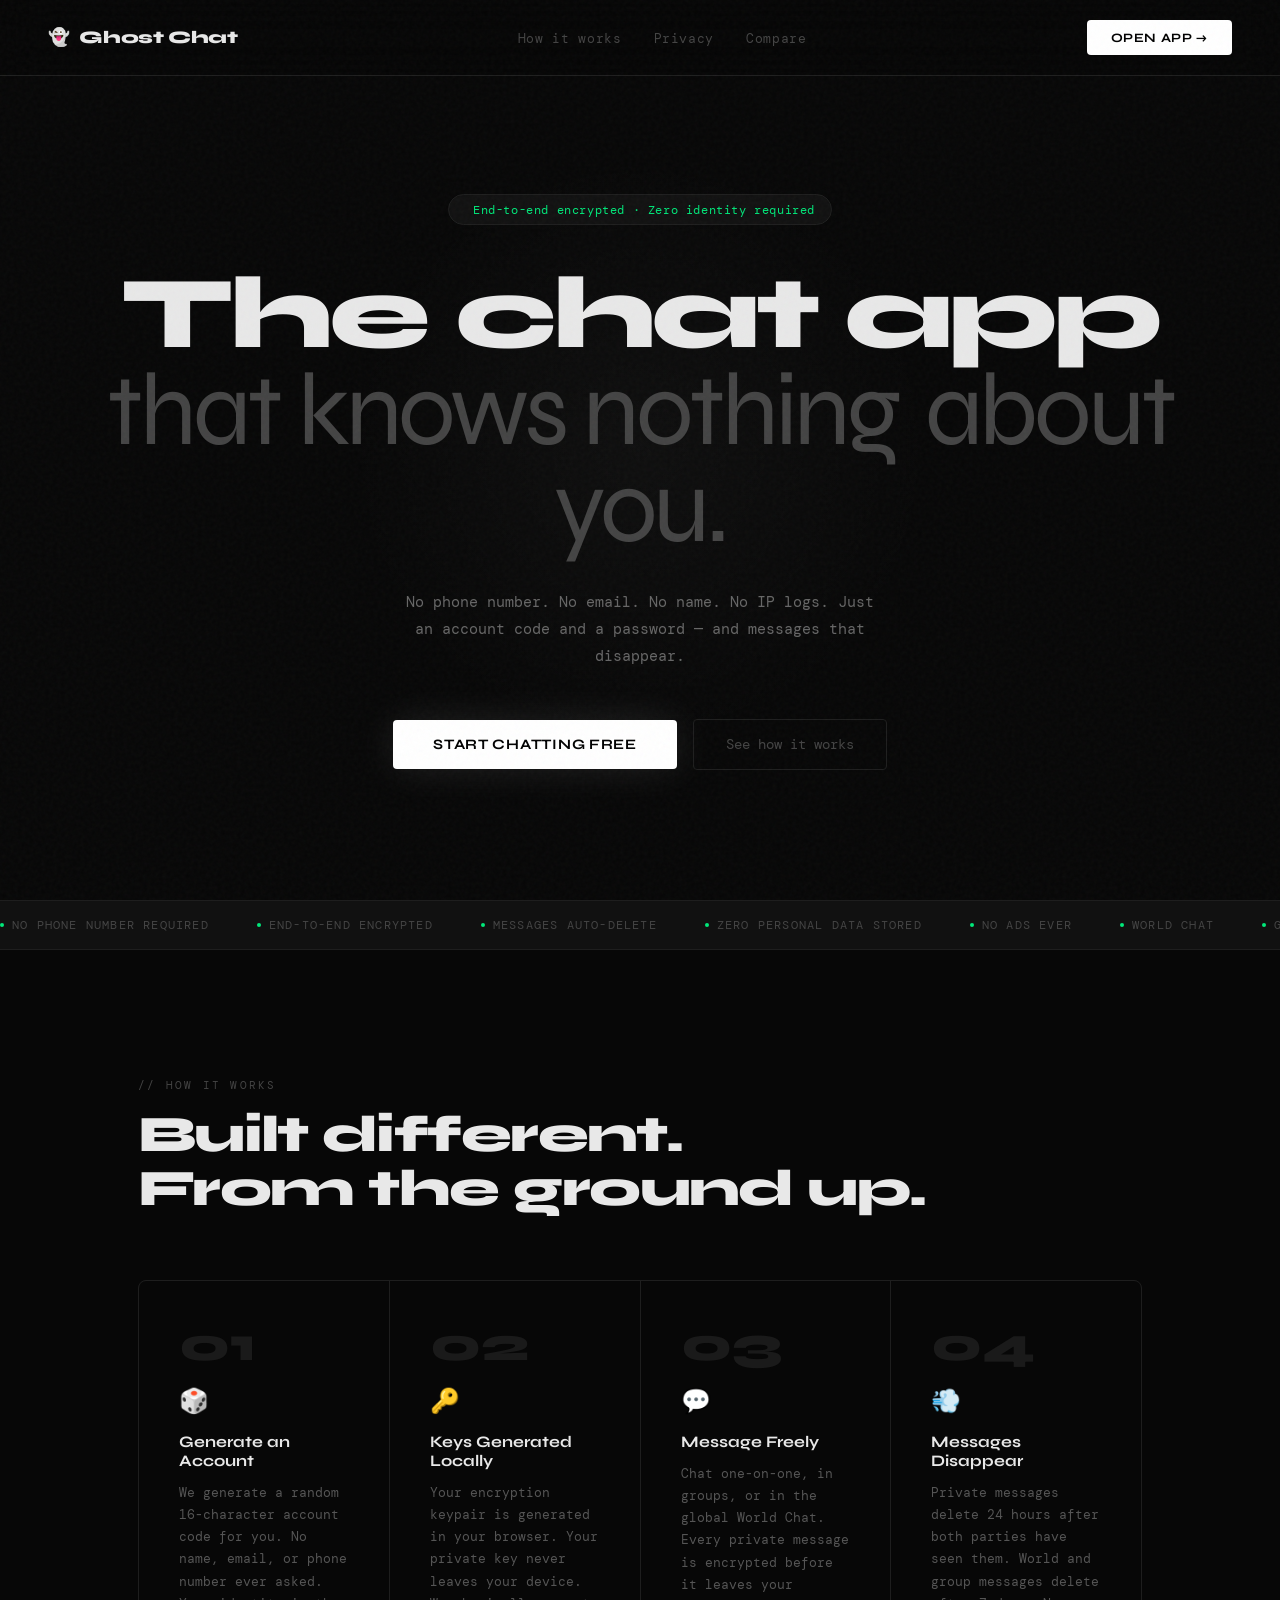
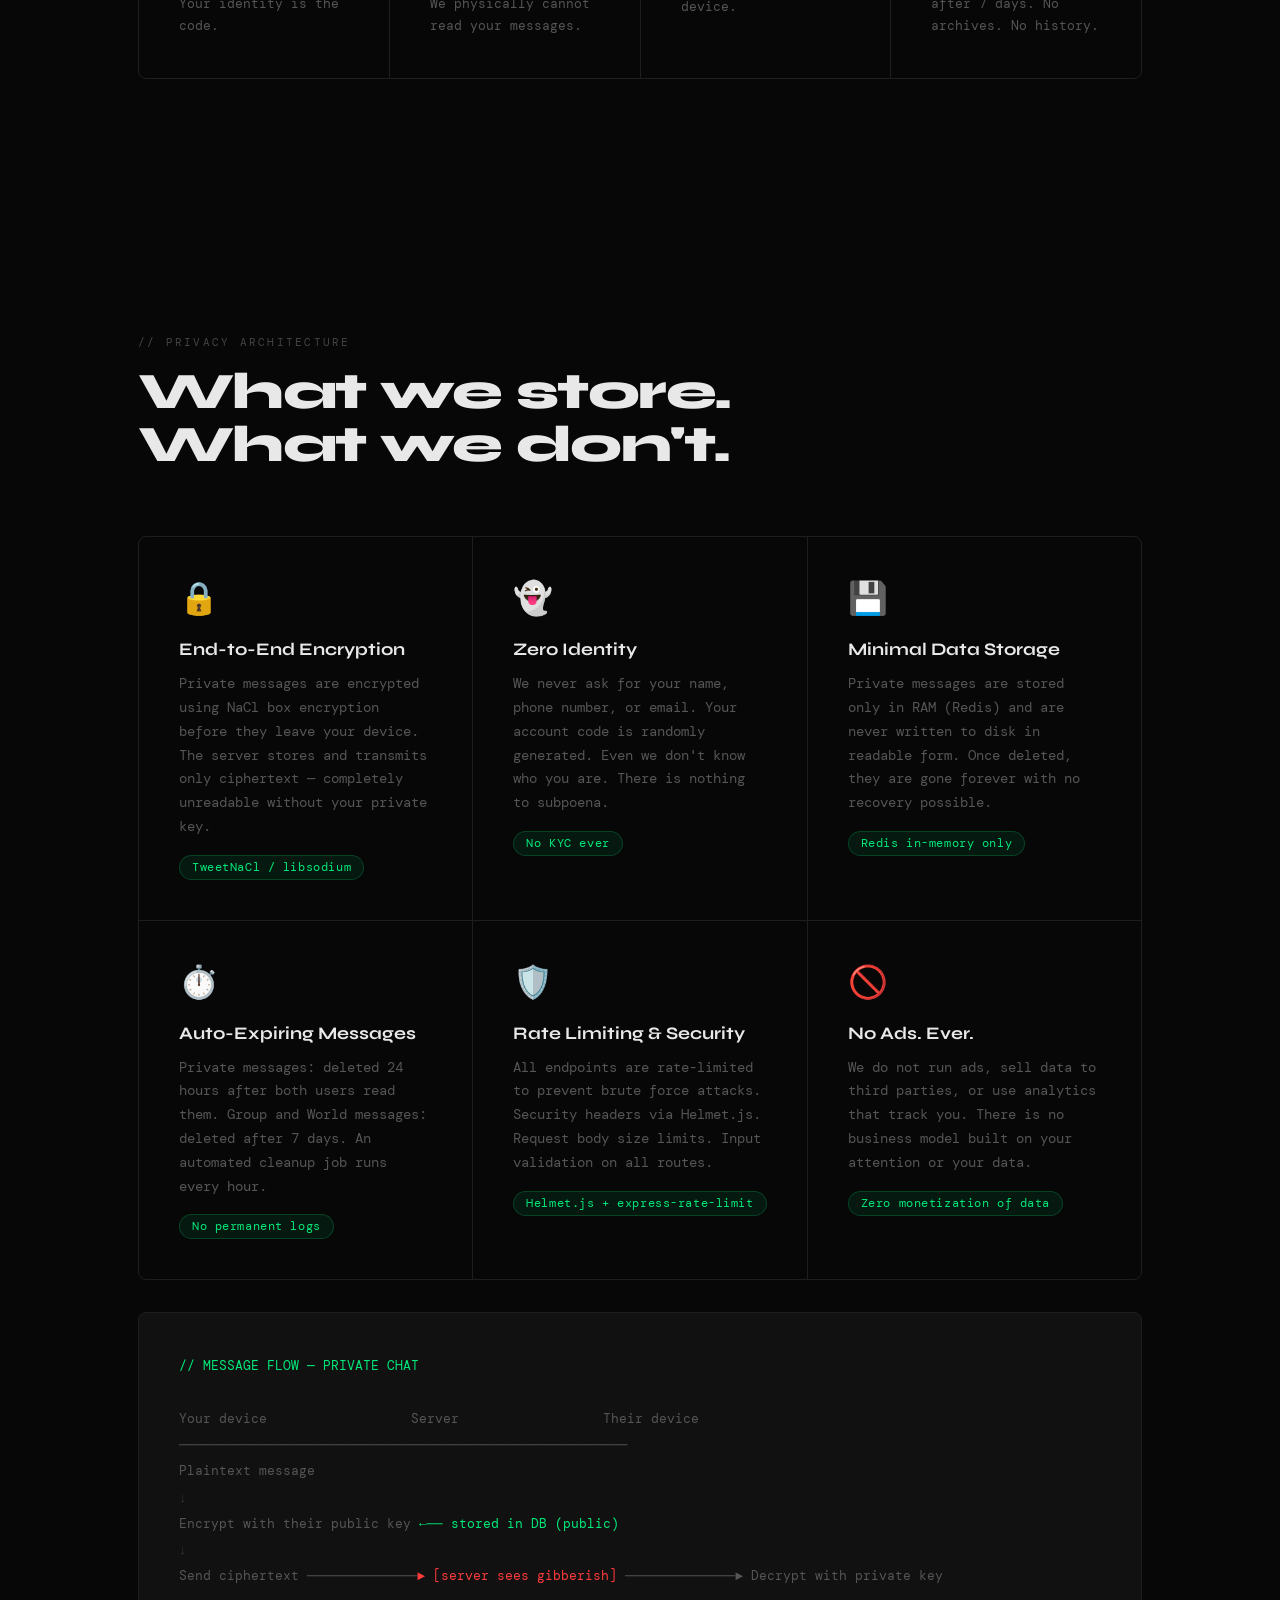
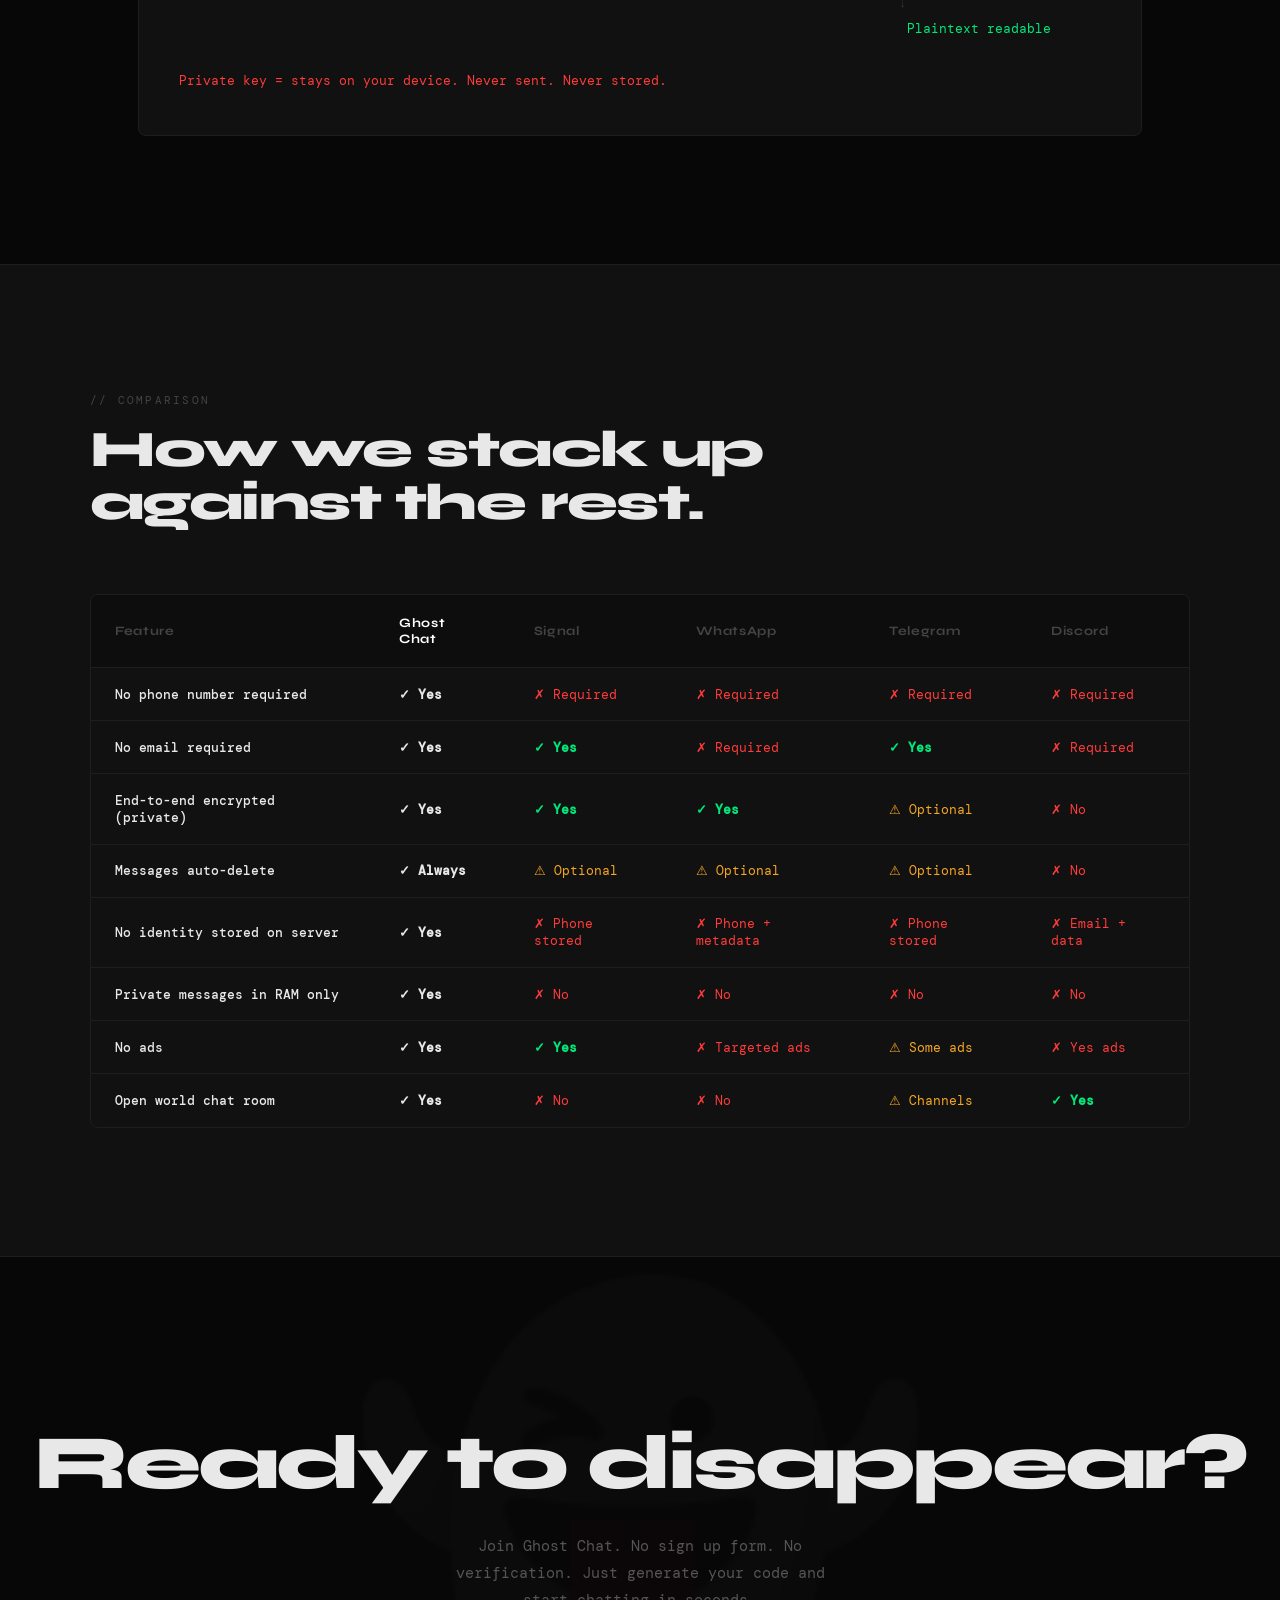
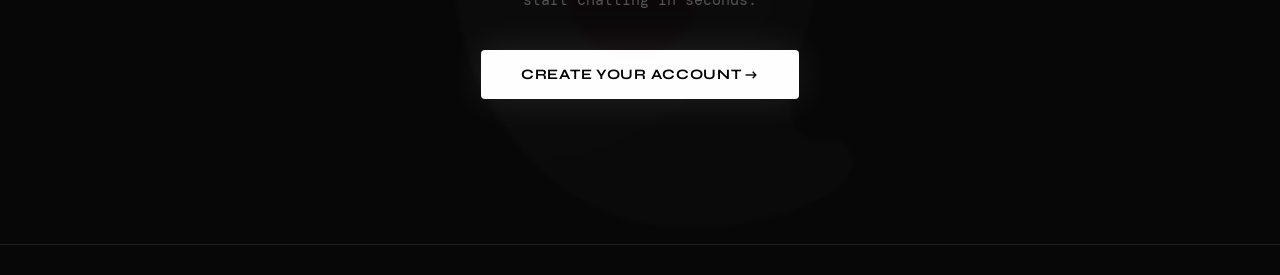
==== landing.html @ 7ca46d45 "Initial commit - Ghost Chat" ====
<!DOCTYPE html>
<html lang="en">
<head>
  <meta charset="UTF-8" />
  <meta name="viewport" content="width=device-width, initial-scale=1.0" />
  <title>Ghost Chat — Truly Anonymous Messaging</title>
  <link rel="preconnect" href="https://fonts.googleapis.com">
  <link href="https://fonts.googleapis.com/css2?family=Syne:wght@400;600;700;800&family=DM+Mono:wght@300;400;500&display=swap" rel="stylesheet">
  <style>
    :root {
      --bg: #070707;
      --surface: #111111;
      --border: #1e1e1e;
      --text: #e8e8e8;
      --muted: #444;
      --accent: #ffffff;
      --red: #ff3b3b;
      --green: #00e87a;
      --grain-opacity: 0.035;
    }

    * { margin: 0; padding: 0; box-sizing: border-box; }

    html { scroll-behavior: smooth; }

    body {
      background: var(--bg);
      color: var(--text);
      font-family: 'DM Mono', monospace;
      overflow-x: hidden;
    }

    /* Grain overlay */
    body::before {
      content: '';
      position: fixed;
      inset: 0;
      background-image: url("data:image/svg+xml,%3Csvg viewBox='0 0 256 256' xmlns='http://www.w3.org/2000/svg'%3E%3Cfilter id='noise'%3E%3CfeTurbulence type='fractalNoise' baseFrequency='0.9' numOctaves='4' stitchTiles='stitch'/%3E%3C/filter%3E%3Crect width='100%25' height='100%25' filter='url(%23noise)' opacity='1'/%3E%3C/svg%3E");
      opacity: var(--grain-opacity);
      pointer-events: none;
      z-index: 1000;
    }

    /* NAV */
    nav {
      position: fixed;
      top: 0; left: 0; right: 0;
      padding: 1.25rem 3rem;
      display: flex;
      align-items: center;
      justify-content: space-between;
      border-bottom: 1px solid var(--border);
      background: rgba(7,7,7,0.85);
      backdrop-filter: blur(20px);
      z-index: 100;
    }

    .nav-logo {
      font-family: 'Syne', sans-serif;
      font-size: 1.1rem;
      font-weight: 800;
      letter-spacing: -0.02em;
      display: flex;
      align-items: center;
      gap: 0.6rem;
    }

    .nav-links {
      display: flex;
      gap: 2rem;
      list-style: none;
    }

    .nav-links a {
      color: var(--muted);
      text-decoration: none;
      font-size: 0.8rem;
      letter-spacing: 0.05em;
      transition: color 0.2s;
    }

    .nav-links a:hover { color: var(--text); }

    .nav-cta {
      background: var(--accent);
      color: #000;
      border: none;
      padding: 0.6rem 1.5rem;
      border-radius: 4px;
      font-family: 'Syne', sans-serif;
      font-weight: 700;
      font-size: 0.8rem;
      cursor: pointer;
      letter-spacing: 0.05em;
      text-decoration: none;
      transition: opacity 0.2s;
    }

    .nav-cta:hover { opacity: 0.85; }

    /* HERO */
    .hero {
      min-height: 100vh;
      display: flex;
      flex-direction: column;
      align-items: center;
      justify-content: center;
      padding: 8rem 2rem 4rem;
      text-align: center;
      position: relative;
      overflow: hidden;
    }

    .hero-glow {
      position: absolute;
      width: 600px;
      height: 600px;
      background: radial-gradient(circle, rgba(255,255,255,0.03) 0%, transparent 70%);
      top: 50%;
      left: 50%;
      transform: translate(-50%, -50%);
      pointer-events: none;
    }

    .hero-tag {
      display: inline-flex;
      align-items: center;
      gap: 0.5rem;
      background: var(--surface);
      border: 1px solid var(--border);
      padding: 0.4rem 1rem;
      border-radius: 100px;
      font-size: 0.75rem;
      color: var(--muted);
      margin-bottom: 2.5rem;
      letter-spacing: 0.05em;
      animation: fadeUp 0.8s ease both;
    }

    .hero-tag span { color: var(--green); }

    h1 {
      font-family: 'Syne', sans-serif;
      font-size: clamp(3rem, 8vw, 7rem);
      font-weight: 800;
      line-height: 0.95;
      letter-spacing: -0.04em;
      margin-bottom: 2rem;
      animation: fadeUp 0.8s ease 0.1s both;
    }

    h1 .ghost { display: block; }
    h1 .subtitle-word {
      color: var(--muted);
      font-weight: 400;
    }

    .hero-desc {
      max-width: 480px;
      color: #666;
      font-size: 0.95rem;
      line-height: 1.8;
      margin-bottom: 3rem;
      animation: fadeUp 0.8s ease 0.2s both;
    }

    .hero-actions {
      display: flex;
      gap: 1rem;
      align-items: center;
      animation: fadeUp 0.8s ease 0.3s both;
    }

    .btn-primary {
      background: var(--accent);
      color: #000;
      border: none;
      padding: 1rem 2.5rem;
      border-radius: 4px;
      font-family: 'Syne', sans-serif;
      font-weight: 700;
      font-size: 0.9rem;
      cursor: pointer;
      letter-spacing: 0.05em;
      text-decoration: none;
      transition: transform 0.15s, box-shadow 0.15s;
      box-shadow: 0 0 40px rgba(255,255,255,0.1);
    }

    .btn-primary:hover {
      transform: translateY(-2px);
      box-shadow: 0 0 60px rgba(255,255,255,0.2);
    }

    .btn-ghost {
      background: transparent;
      color: var(--muted);
      border: 1px solid var(--border);
      padding: 1rem 2rem;
      border-radius: 4px;
      font-family: 'DM Mono', monospace;
      font-size: 0.85rem;
      cursor: pointer;
      text-decoration: none;
      transition: color 0.2s, border-color 0.2s;
    }

    .btn-ghost:hover { color: var(--text); border-color: #444; }

    /* TICKER */
    .ticker {
      border-top: 1px solid var(--border);
      border-bottom: 1px solid var(--border);
      overflow: hidden;
      padding: 1rem 0;
      background: var(--surface);
    }

    .ticker-track {
      display: flex;
      gap: 3rem;
      animation: ticker 20s linear infinite;
      white-space: nowrap;
    }

    .ticker-item {
      font-size: 0.75rem;
      color: var(--muted);
      letter-spacing: 0.1em;
      display: flex;
      align-items: center;
      gap: 0.5rem;
      flex-shrink: 0;
    }

    .ticker-item .dot {
      width: 4px; height: 4px;
      background: var(--green);
      border-radius: 50%;
    }

    /* HOW IT WORKS */
    .section {
      padding: 8rem 3rem;
      max-width: 1100px;
      margin: 0 auto;
    }

    .section-label {
      font-size: 0.7rem;
      letter-spacing: 0.2em;
      color: var(--muted);
      text-transform: uppercase;
      margin-bottom: 1rem;
    }

    .section-title {
      font-family: 'Syne', sans-serif;
      font-size: clamp(2rem, 4vw, 3.5rem);
      font-weight: 800;
      letter-spacing: -0.03em;
      line-height: 1.05;
      margin-bottom: 4rem;
    }

    .steps {
      display: grid;
      grid-template-columns: repeat(auto-fit, minmax(220px, 1fr));
      gap: 1px;
      background: var(--border);
      border: 1px solid var(--border);
      border-radius: 8px;
      overflow: hidden;
    }

    .step {
      background: var(--bg);
      padding: 2.5rem;
      position: relative;
      transition: background 0.2s;
    }

    .step:hover { background: var(--surface); }

    .step-num {
      font-family: 'Syne', sans-serif;
      font-size: 3rem;
      font-weight: 800;
      color: #1a1a1a;
      line-height: 1;
      margin-bottom: 1rem;
    }

    .step-icon { font-size: 1.5rem; margin-bottom: 1rem; }

    .step h3 {
      font-family: 'Syne', sans-serif;
      font-size: 1rem;
      font-weight: 700;
      margin-bottom: 0.75rem;
    }

    .step p { color: #555; font-size: 0.82rem; line-height: 1.7; }

    /* COMPARISON TABLE */
    .comparison {
      padding: 8rem 3rem;
      background: var(--surface);
      border-top: 1px solid var(--border);
      border-bottom: 1px solid var(--border);
    }

    .comparison-inner {
      max-width: 1100px;
      margin: 0 auto;
    }

    .table-wrap {
      overflow-x: auto;
      border-radius: 8px;
      border: 1px solid var(--border);
    }

    table {
      width: 100%;
      border-collapse: collapse;
      font-size: 0.82rem;
    }

    thead tr {
      background: #0d0d0d;
      border-bottom: 1px solid var(--border);
    }

    th {
      padding: 1.25rem 1.5rem;
      text-align: left;
      font-family: 'Syne', sans-serif;
      font-weight: 700;
      font-size: 0.8rem;
      letter-spacing: 0.05em;
      color: var(--muted);
    }

    th.highlight { color: var(--accent); }

    td {
      padding: 1.1rem 1.5rem;
      border-bottom: 1px solid var(--border);
      color: #666;
    }

    td:first-child { color: var(--text); font-weight: 500; }

    tr:last-child td { border-bottom: none; }
    tr:hover td { background: rgba(255,255,255,0.01); }

    .yes { color: var(--green); font-weight: 600; }
    .no { color: var(--red); }
    .partial { color: #f5a623; }

    td.highlight-col { color: var(--text); }

    /* PRIVACY SECTION */
    .privacy-grid {
      display: grid;
      grid-template-columns: repeat(auto-fit, minmax(300px, 1fr));
      gap: 1px;
      background: var(--border);
      border: 1px solid var(--border);
      border-radius: 8px;
      overflow: hidden;
    }

    .privacy-card {
      background: var(--bg);
      padding: 2.5rem;
      transition: background 0.2s;
    }

    .privacy-card:hover { background: #0d0d0d; }

    .privacy-card .icon {
      font-size: 2rem;
      margin-bottom: 1.25rem;
    }

    .privacy-card h3 {
      font-family: 'Syne', sans-serif;
      font-size: 1.1rem;
      font-weight: 700;
      margin-bottom: 0.75rem;
    }

    .privacy-card p { color: #555; font-size: 0.85rem; line-height: 1.75; }

    .privacy-card .tag {
      display: inline-block;
      margin-top: 1rem;
      background: rgba(0,232,122,0.08);
      border: 1px solid rgba(0,232,122,0.2);
      color: var(--green);
      padding: 0.25rem 0.75rem;
      border-radius: 100px;
      font-size: 0.72rem;
      letter-spacing: 0.05em;
    }

    /* ARCHITECTURE */
    .arch-box {
      background: var(--surface);
      border: 1px solid var(--border);
      border-radius: 8px;
      padding: 2.5rem;
      font-family: 'DM Mono', monospace;
      font-size: 0.82rem;
      line-height: 2;
      color: #555;
    }

    .arch-box .highlight { color: var(--green); }
    .arch-box .warn { color: var(--red); }
    .arch-box .arrow { color: #333; }

    /* FINAL CTA */
    .final-cta {
      padding: 10rem 2rem;
      text-align: center;
      position: relative;
      overflow: hidden;
    }

    .final-cta::before {
      content: '👻';
      position: absolute;
      font-size: 30rem;
      opacity: 0.015;
      top: 50%;
      left: 50%;
      transform: translate(-50%, -50%);
      pointer-events: none;
    }

    .final-cta h2 {
      font-family: 'Syne', sans-serif;
      font-size: clamp(2.5rem, 6vw, 5rem);
      font-weight: 800;
      letter-spacing: -0.04em;
      margin-bottom: 1.5rem;
    }

    .final-cta p {
      color: #555;
      font-size: 0.95rem;
      margin-bottom: 3rem;
      max-width: 400px;
      margin-left: auto;
      margin-right: auto;
      line-height: 1.8;
    }

    /* FOOTER */
    footer {
      border-top: 1px solid var(--border);
      padding: 2rem 3rem;
      display: flex;
      align-items: center;
      justify-content: space-between;
      color: var(--muted);
      font-size: 0.75rem;
    }

    /* ANIMATIONS */
    @keyframes fadeUp {
      from { opacity: 0; transform: translateY(20px); }
      to { opacity: 1; transform: translateY(0); }
    }

    @keyframes ticker {
      from { transform: translateX(0); }
      to { transform: translateX(-50%); }
    }

    .reveal {
      opacity: 0;
      transform: translateY(30px);
      transition: opacity 0.7s ease, transform 0.7s ease;
    }

    .reveal.visible {
      opacity: 1;
      transform: translateY(0);
    }

    @media (max-width: 768px) {
      nav { padding: 1rem 1.5rem; }
      .nav-links { display: none; }
      .section { padding: 5rem 1.5rem; }
      .comparison { padding: 5rem 1.5rem; }
      footer { flex-direction: column; gap: 1rem; text-align: center; }
    }
  </style>
</head>
<body>

  <!-- NAV -->
  <nav>
    <div class="nav-logo">
      <span>👻</span>
      <span>Ghost Chat</span>
    </div>
    <ul class="nav-links">
      <li><a href="#how">How it works</a></li>
      <li><a href="#privacy">Privacy</a></li>
      <li><a href="#compare">Compare</a></li>
    </ul>
    <a href="http://localhost:5173" class="nav-cta">OPEN APP →</a>
  </nav>

  <!-- HERO -->
  <section class="hero">
    <div class="hero-glow"></div>
    <div class="hero-tag">
      <div class="dot"></div>
      <span>End-to-end encrypted · Zero identity required</span>
    </div>
    <h1>
      <span class="ghost">The chat app</span>
      <span class="subtitle-word">that knows nothing</span>
      <span class="subtitle-word">about you.</span>
    </h1>
    <p class="hero-desc">
      No phone number. No email. No name. No IP logs.
      Just an account code and a password — and messages that disappear.
    </p>
    <div class="hero-actions">
      <a href="http://localhost:5173" class="btn-primary">START CHATTING FREE</a>
      <a href="#how" class="btn-ghost">See how it works</a>
    </div>
  </section>

  <!-- TICKER -->
  <div class="ticker">
    <div class="ticker-track">
      <div class="ticker-item"><div class="dot"></div> NO PHONE NUMBER REQUIRED</div>
      <div class="ticker-item"><div class="dot"></div> END-TO-END ENCRYPTED</div>
      <div class="ticker-item"><div class="dot"></div> MESSAGES AUTO-DELETE</div>
      <div class="ticker-item"><div class="dot"></div> ZERO PERSONAL DATA STORED</div>
      <div class="ticker-item"><div class="dot"></div> NO ADS EVER</div>
      <div class="ticker-item"><div class="dot"></div> WORLD CHAT</div>
      <div class="ticker-item"><div class="dot"></div> GROUP CHATS</div>
      <div class="ticker-item"><div class="dot"></div> PRIVATE MESSAGING</div>
      <!-- Duplicate for seamless loop -->
      <div class="ticker-item"><div class="dot"></div> NO PHONE NUMBER REQUIRED</div>
      <div class="ticker-item"><div class="dot"></div> END-TO-END ENCRYPTED</div>
      <div class="ticker-item"><div class="dot"></div> MESSAGES AUTO-DELETE</div>
      <div class="ticker-item"><div class="dot"></div> ZERO PERSONAL DATA STORED</div>
      <div class="ticker-item"><div class="dot"></div> NO ADS EVER</div>
      <div class="ticker-item"><div class="dot"></div> WORLD CHAT</div>
      <div class="ticker-item"><div class="dot"></div> GROUP CHATS</div>
      <div class="ticker-item"><div class="dot"></div> PRIVATE MESSAGING</div>
    </div>
  </div>

  <!-- HOW IT WORKS -->
  <section class="section" id="how">
    <div class="reveal">
      <div class="section-label">// HOW IT WORKS</div>
      <h2 class="section-title">Built different.<br>From the ground up.</h2>
    </div>
    <div class="steps reveal">
      <div class="step">
        <div class="step-num">01</div>
        <div class="step-icon">🎲</div>
        <h3>Generate an Account</h3>
        <p>We generate a random 16-character account code for you. No name, email, or phone number ever asked. Your identity is the code.</p>
      </div>
      <div class="step">
        <div class="step-num">02</div>
        <div class="step-icon">🔑</div>
        <h3>Keys Generated Locally</h3>
        <p>Your encryption keypair is generated in your browser. Your private key never leaves your device. We physically cannot read your messages.</p>
      </div>
      <div class="step">
        <div class="step-num">03</div>
        <div class="step-icon">💬</div>
        <h3>Message Freely</h3>
        <p>Chat one-on-one, in groups, or in the global World Chat. Every private message is encrypted before it leaves your device.</p>
      </div>
      <div class="step">
        <div class="step-num">04</div>
        <div class="step-icon">💨</div>
        <h3>Messages Disappear</h3>
        <p>Private messages delete 24 hours after both parties have seen them. World and group messages delete after 7 days. No archives. No history.</p>
      </div>
    </div>
  </section>

  <!-- PRIVACY -->
  <section class="section" id="privacy">
    <div class="reveal">
      <div class="section-label">// PRIVACY ARCHITECTURE</div>
      <h2 class="section-title">What we store.<br>What we don't.</h2>
    </div>

    <div class="privacy-grid reveal">
      <div class="privacy-card">
        <div class="icon">🔒</div>
        <h3>End-to-End Encryption</h3>
        <p>Private messages are encrypted using NaCl box encryption before they leave your device. The server stores and transmits only ciphertext — completely unreadable without your private key.</p>
        <span class="tag">TweetNaCl / libsodium</span>
      </div>
      <div class="privacy-card">
        <div class="icon">👻</div>
        <h3>Zero Identity</h3>
        <p>We never ask for your name, phone number, or email. Your account code is randomly generated. Even we don't know who you are. There is nothing to subpoena.</p>
        <span class="tag">No KYC ever</span>
      </div>
      <div class="privacy-card">
        <div class="icon">💾</div>
        <h3>Minimal Data Storage</h3>
        <p>Private messages are stored only in RAM (Redis) and are never written to disk in readable form. Once deleted, they are gone forever with no recovery possible.</p>
        <span class="tag">Redis in-memory only</span>
      </div>
      <div class="privacy-card">
        <div class="icon">⏱️</div>
        <h3>Auto-Expiring Messages</h3>
        <p>Private messages: deleted 24 hours after both users read them. Group and World messages: deleted after 7 days. An automated cleanup job runs every hour.</p>
        <span class="tag">No permanent logs</span>
      </div>
      <div class="privacy-card">
        <div class="icon">🛡️</div>
        <h3>Rate Limiting & Security</h3>
        <p>All endpoints are rate-limited to prevent brute force attacks. Security headers via Helmet.js. Request body size limits. Input validation on all routes.</p>
        <span class="tag">Helmet.js + express-rate-limit</span>
      </div>
      <div class="privacy-card">
        <div class="icon">🚫</div>
        <h3>No Ads. Ever.</h3>
        <p>We do not run ads, sell data to third parties, or use analytics that track you. There is no business model built on your attention or your data.</p>
        <span class="tag">Zero monetization of data</span>
      </div>
    </div>

    <!-- Architecture diagram -->
    <div class="arch-box reveal" style="margin-top: 2rem;">
      <div><span class="highlight">// MESSAGE FLOW — PRIVATE CHAT</span></div>
      <div>&nbsp;</div>
      <div>Your device &nbsp;&nbsp;&nbsp;&nbsp;&nbsp;&nbsp;&nbsp;&nbsp;&nbsp;&nbsp;&nbsp;&nbsp;&nbsp;&nbsp;&nbsp;&nbsp; Server &nbsp;&nbsp;&nbsp;&nbsp;&nbsp;&nbsp;&nbsp;&nbsp;&nbsp;&nbsp;&nbsp;&nbsp;&nbsp;&nbsp;&nbsp;&nbsp; Their device</div>
      <div>─────────────────────────────────────────────────────────</div>
      <div>Plaintext message</div>
      <div><span class="arrow">↓</span></div>
      <div>Encrypt with their public key <span class="highlight">←── stored in DB (public)</span></div>
      <div><span class="arrow">↓</span></div>
      <div>Send ciphertext ──────────────<span class="warn">► [server sees gibberish]</span> ──────────────► Decrypt with private key</div>
      <div><span class="arrow">&nbsp;&nbsp;&nbsp;&nbsp;&nbsp;&nbsp;&nbsp;&nbsp;&nbsp;&nbsp;&nbsp;&nbsp;&nbsp;&nbsp;&nbsp;&nbsp;&nbsp;&nbsp;&nbsp;&nbsp;&nbsp;&nbsp;&nbsp;&nbsp;&nbsp;&nbsp;&nbsp;&nbsp;&nbsp;&nbsp;&nbsp;&nbsp;&nbsp;&nbsp;&nbsp;&nbsp;&nbsp;&nbsp;&nbsp;&nbsp;&nbsp;&nbsp;&nbsp;&nbsp;&nbsp;&nbsp;&nbsp;&nbsp;&nbsp;&nbsp;&nbsp;&nbsp;&nbsp;&nbsp;&nbsp;&nbsp;&nbsp;&nbsp;&nbsp;&nbsp;&nbsp;&nbsp;&nbsp;&nbsp;&nbsp;&nbsp;&nbsp;&nbsp;&nbsp;&nbsp;&nbsp;&nbsp;&nbsp;&nbsp;&nbsp;&nbsp;&nbsp;&nbsp;&nbsp;&nbsp;&nbsp;&nbsp;&nbsp;&nbsp;&nbsp;&nbsp;&nbsp;&nbsp;&nbsp;&nbsp;↓</span></div>
      <div><span class="highlight">&nbsp;&nbsp;&nbsp;&nbsp;&nbsp;&nbsp;&nbsp;&nbsp;&nbsp;&nbsp;&nbsp;&nbsp;&nbsp;&nbsp;&nbsp;&nbsp;&nbsp;&nbsp;&nbsp;&nbsp;&nbsp;&nbsp;&nbsp;&nbsp;&nbsp;&nbsp;&nbsp;&nbsp;&nbsp;&nbsp;&nbsp;&nbsp;&nbsp;&nbsp;&nbsp;&nbsp;&nbsp;&nbsp;&nbsp;&nbsp;&nbsp;&nbsp;&nbsp;&nbsp;&nbsp;&nbsp;&nbsp;&nbsp;&nbsp;&nbsp;&nbsp;&nbsp;&nbsp;&nbsp;&nbsp;&nbsp;&nbsp;&nbsp;&nbsp;&nbsp;&nbsp;&nbsp;&nbsp;&nbsp;&nbsp;&nbsp;&nbsp;&nbsp;&nbsp;&nbsp;&nbsp;&nbsp;&nbsp;&nbsp;&nbsp;&nbsp;&nbsp;&nbsp;&nbsp;&nbsp;&nbsp;&nbsp;&nbsp;&nbsp;&nbsp;&nbsp;&nbsp;&nbsp;&nbsp;&nbsp; Plaintext readable</span></div>
      <div>&nbsp;</div>
      <div><span class="warn">Private key = stays on your device. Never sent. Never stored.</span></div>
    </div>
  </section>

  <!-- COMPARISON -->
  <section class="comparison" id="compare">
    <div class="comparison-inner">
      <div class="reveal">
        <div class="section-label">// COMPARISON</div>
        <h2 class="section-title">How we stack up<br>against the rest.</h2>
      </div>
      <div class="table-wrap reveal">
        <table>
          <thead>
            <tr>
              <th>Feature</th>
              <th class="highlight">Ghost Chat</th>
              <th>Signal</th>
              <th>WhatsApp</th>
              <th>Telegram</th>
              <th>Discord</th>
            </tr>
          </thead>
          <tbody>
            <tr>
              <td>No phone number required</td>
              <td class="yes highlight-col">✓ Yes</td>
              <td class="no">✗ Required</td>
              <td class="no">✗ Required</td>
              <td class="no">✗ Required</td>
              <td class="no">✗ Required</td>
            </tr>
            <tr>
              <td>No email required</td>
              <td class="yes highlight-col">✓ Yes</td>
              <td class="yes">✓ Yes</td>
              <td class="no">✗ Required</td>
              <td class="yes">✓ Yes</td>
              <td class="no">✗ Required</td>
            </tr>
            <tr>
              <td>End-to-end encrypted (private)</td>
              <td class="yes highlight-col">✓ Yes</td>
              <td class="yes">✓ Yes</td>
              <td class="yes">✓ Yes</td>
              <td class="partial">⚠ Optional</td>
              <td class="no">✗ No</td>
            </tr>
            <tr>
              <td>Messages auto-delete</td>
              <td class="yes highlight-col">✓ Always</td>
              <td class="partial">⚠ Optional</td>
              <td class="partial">⚠ Optional</td>
              <td class="partial">⚠ Optional</td>
              <td class="no">✗ No</td>
            </tr>
            <tr>
              <td>No identity stored on server</td>
              <td class="yes highlight-col">✓ Yes</td>
              <td class="no">✗ Phone stored</td>
              <td class="no">✗ Phone + metadata</td>
              <td class="no">✗ Phone stored</td>
              <td class="no">✗ Email + data</td>
            </tr>
            <tr>
              <td>Private messages in RAM only</td>
              <td class="yes highlight-col">✓ Yes</td>
              <td class="no">✗ No</td>
              <td class="no">✗ No</td>
              <td class="no">✗ No</td>
              <td class="no">✗ No</td>
            </tr>
            <tr>
              <td>No ads</td>
              <td class="yes highlight-col">✓ Yes</td>
              <td class="yes">✓ Yes</td>
              <td class="no">✗ Targeted ads</td>
              <td class="partial">⚠ Some ads</td>
              <td class="no">✗ Yes ads</td>
            </tr>
            <tr>
              <td>Open world chat room</td>
              <td class="yes highlight-col">✓ Yes</td>
              <td class="no">✗ No</td>
              <td class="no">✗ No</td>
              <td class="partial">⚠ Channels</td>
              <td class="yes">✓ Yes</td>
            </tr>
          </tbody>
        </table>
      </div>
    </div>
  </section>

  <!-- FINAL CTA -->
  <section class="final-cta">
    <h2 class="reveal">Ready to disappear?</h2>
    <p class="reveal">Join Ghost Chat. No sign up form. No verification. Just generate your code and start chatting in seconds.</p>
    <a href="http://localhost:5173" class="btn-primary reveal">CREATE YOUR ACCOUNT →</a>
  </section>

  <!-- FOOTER -->
  <footer>
    <div style="display:flex;align-items:center;gap:0.6rem;">
      <span>👻</span>
      <span>Ghost Chat — Built for privacy, by default.</span>
    </div>
    <div style="color:#333;">No data collected · No ads · No identity required</div>
  </footer>

  <script>
    // Scroll reveal
    const observer = new IntersectionObserver((entries) => {
      entries.forEach(entry => {
        if (entry.isIntersecting) {
          entry.target.classList.add('visible')
        }
      })
    }, { threshold: 0.1 })

    document.querySelectorAll('.reveal').forEach(el => observer.observe(el))
  </script>
</body>
</html>
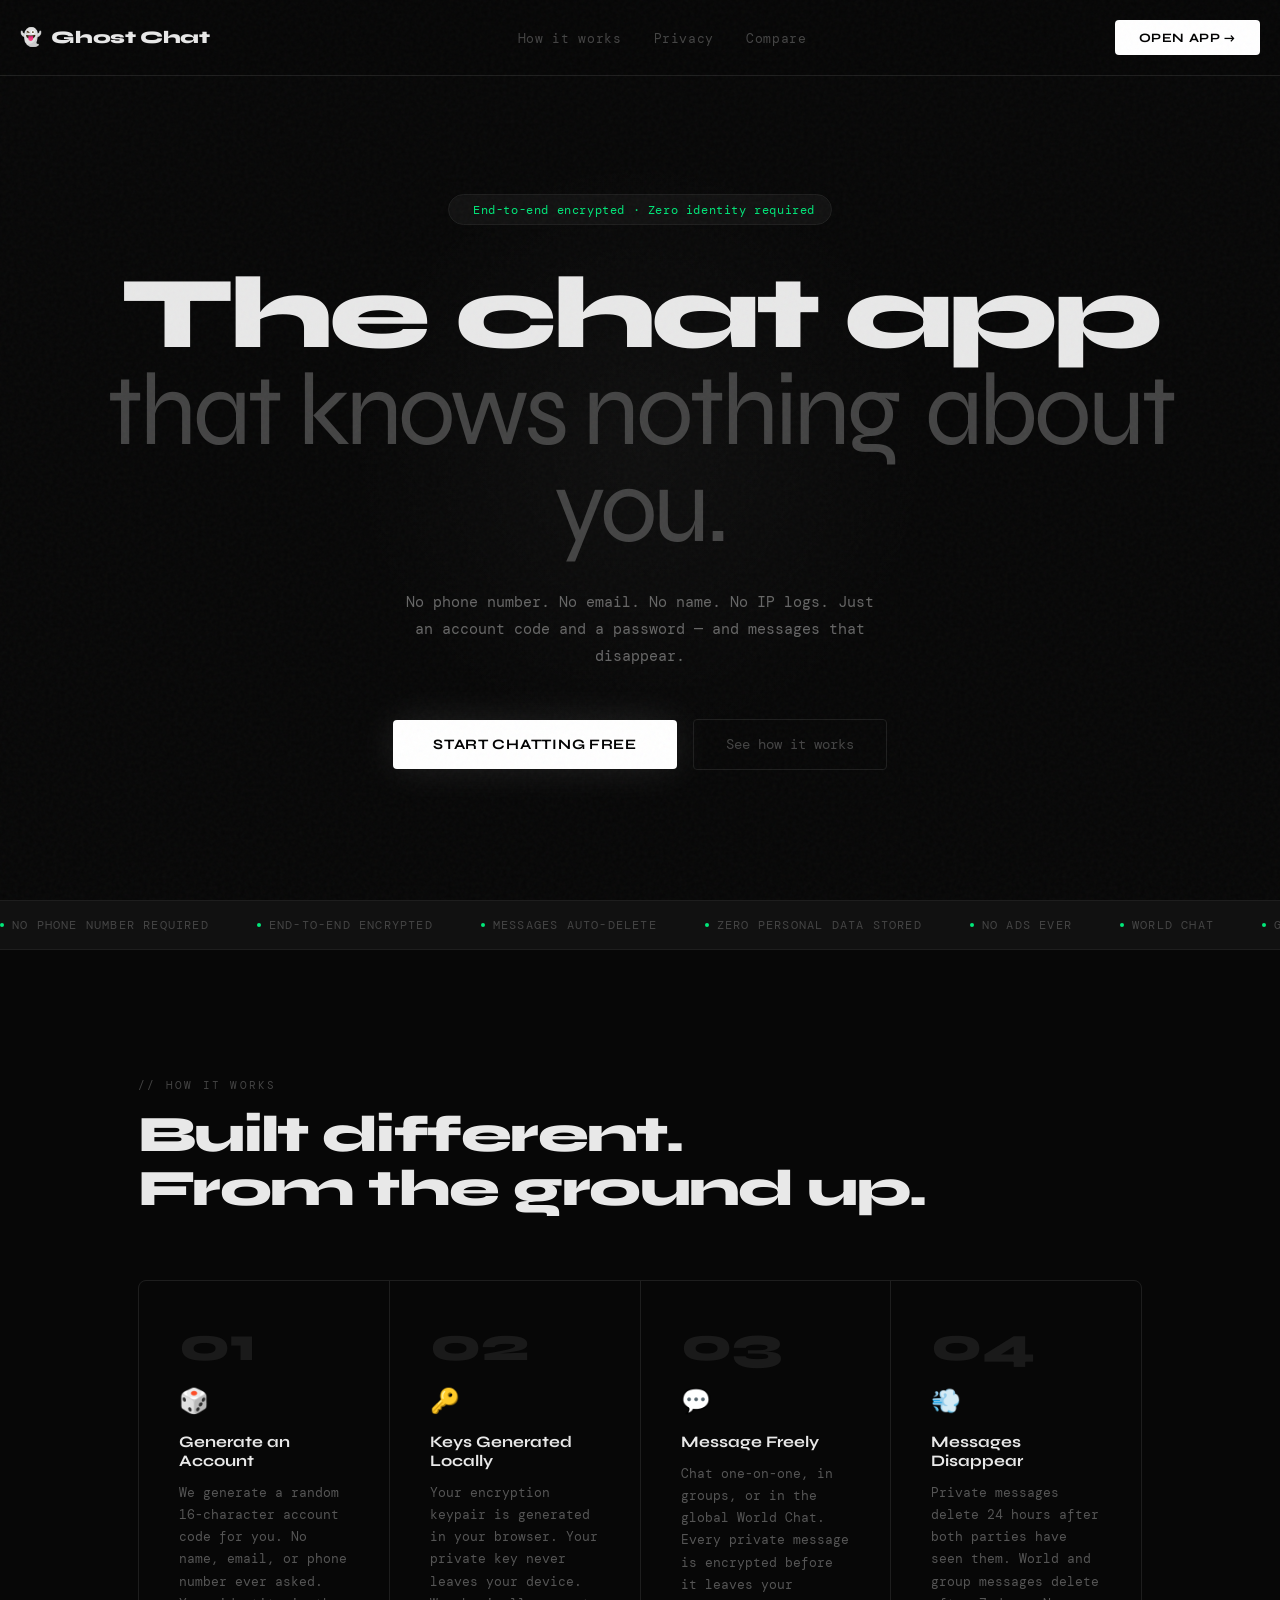
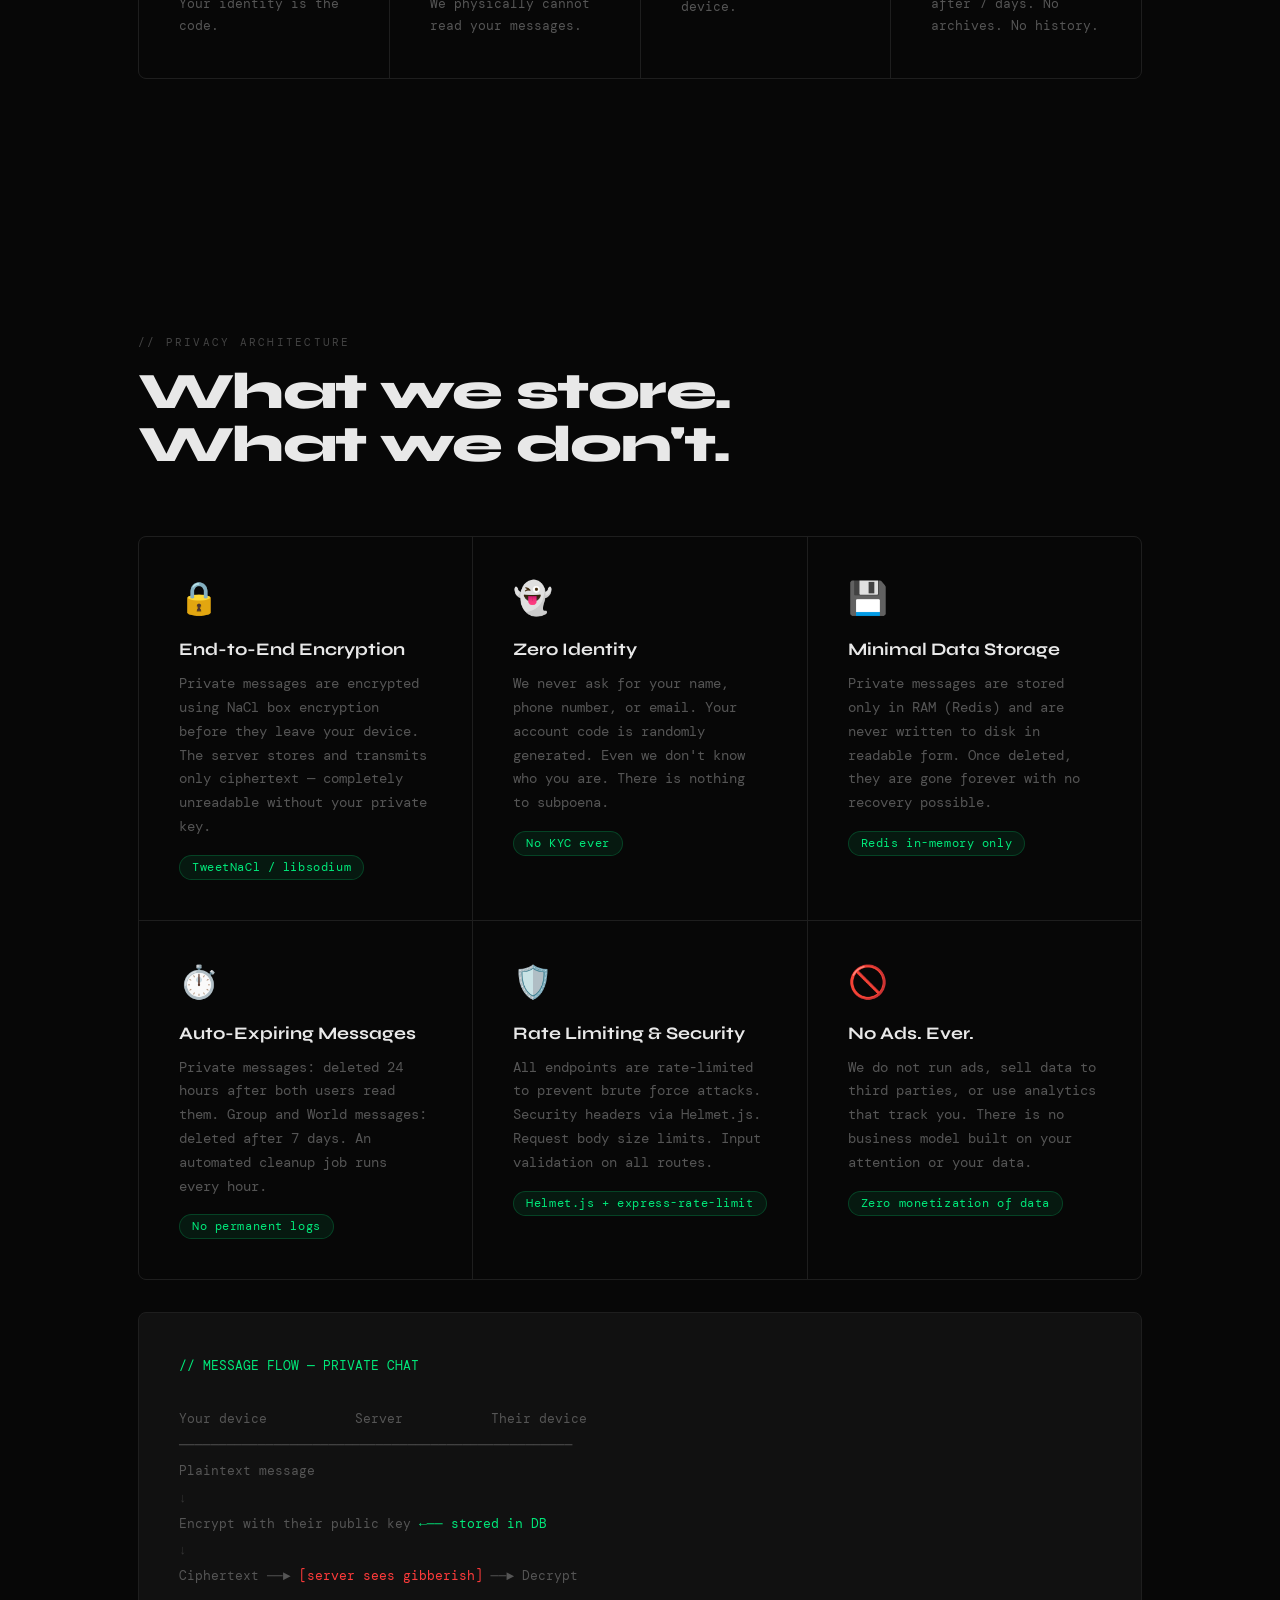
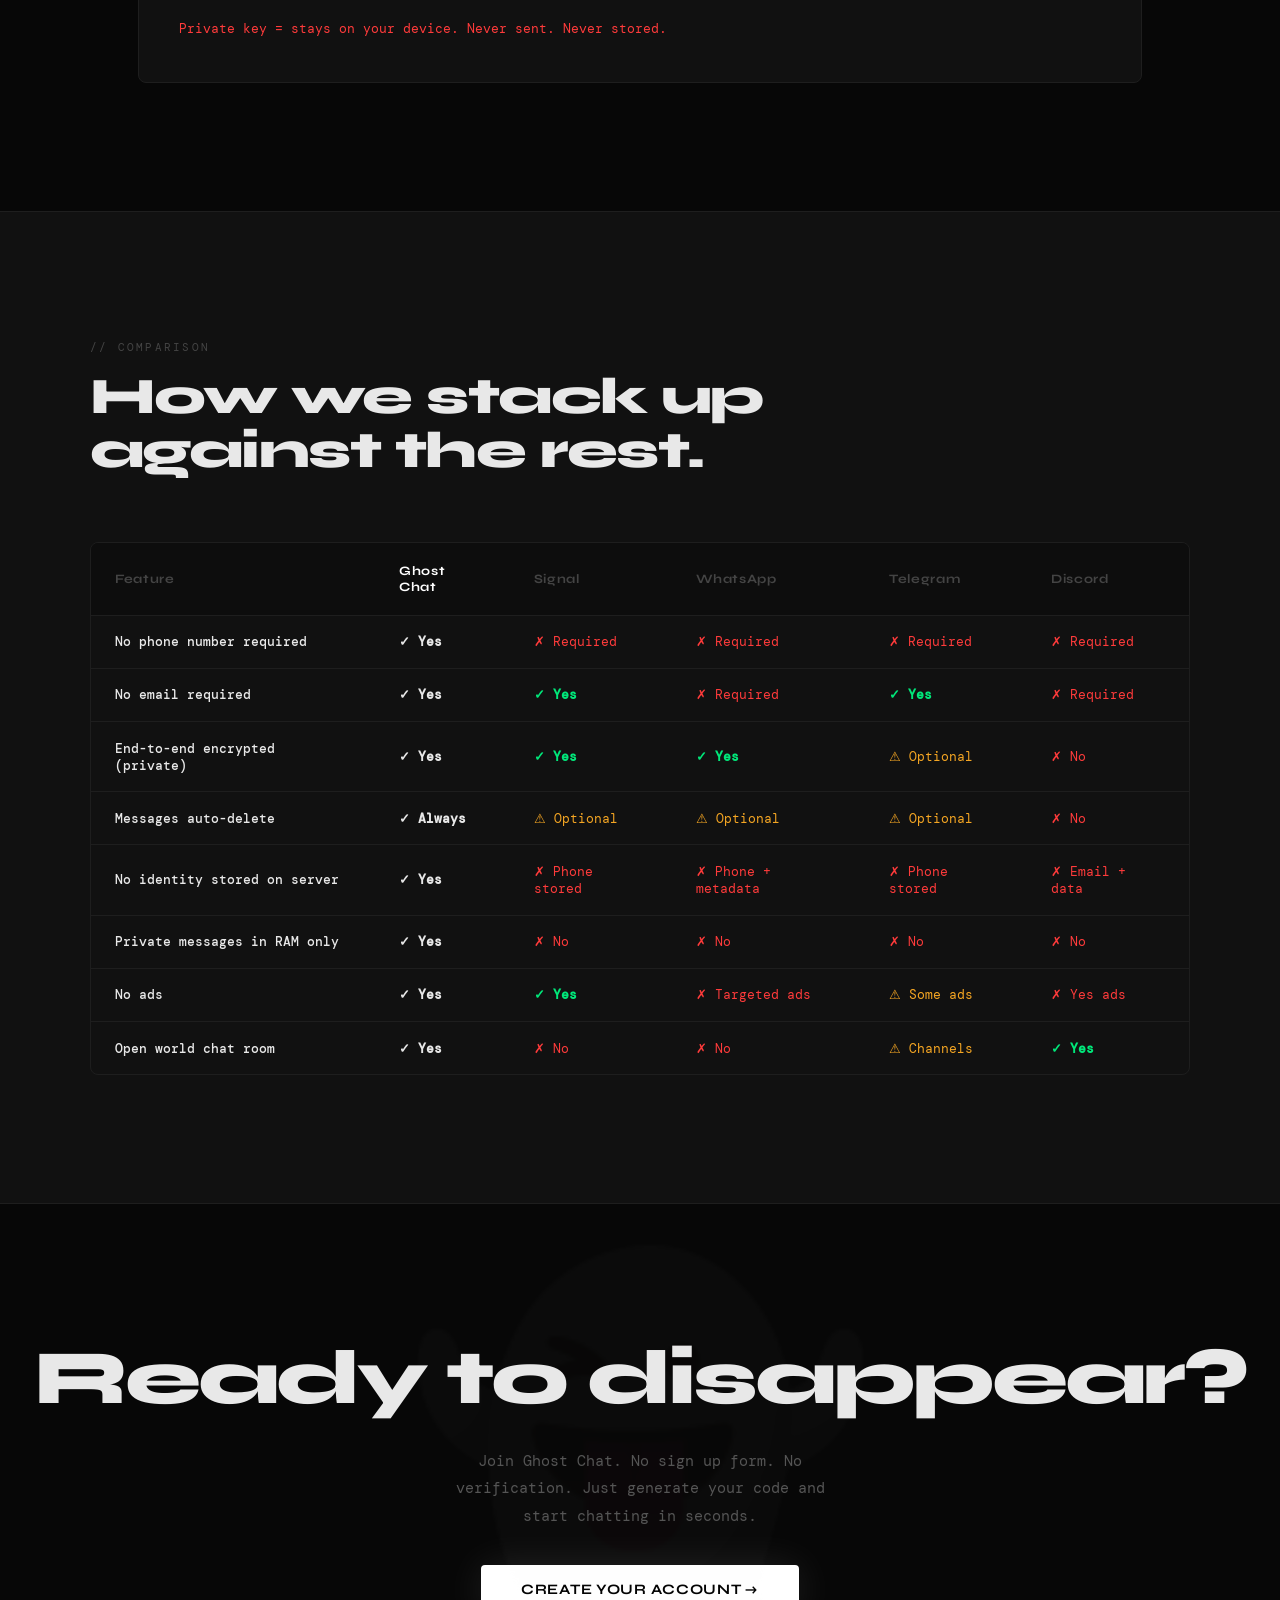
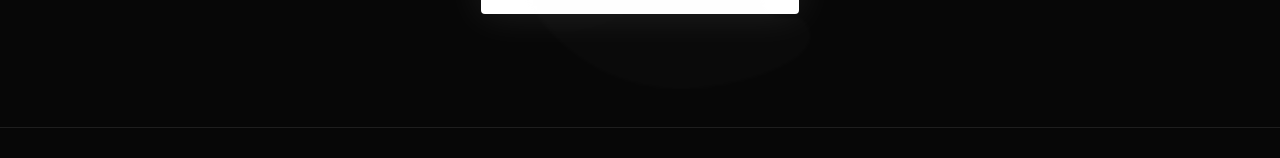
==== commit 8c00d5eb: "Update landing.html" ====
--- a/landing.html
+++ b/landing.html
@@ -2,7 +2,7 @@
 <html lang="en">
 <head>
   <meta charset="UTF-8" />
-  <meta name="viewport" content="width=device-width, initial-scale=1.0" />
+  <meta name="viewport" content="width=device-width, initial-scale=1.0, viewport-fit=cover" />
   <title>Ghost Chat — Truly Anonymous Messaging</title>
   <link rel="preconnect" href="https://fonts.googleapis.com">
   <link href="https://fonts.googleapis.com/css2?family=Syne:wght@400;600;700;800&family=DM+Mono:wght@300;400;500&display=swap" rel="stylesheet">
@@ -21,13 +21,19 @@
 
     * { margin: 0; padding: 0; box-sizing: border-box; }
 
-    html { scroll-behavior: smooth; }
+    html {
+      scroll-behavior: smooth;
+      height: 100%;
+    }
 
     body {
       background: var(--bg);
       color: var(--text);
       font-family: 'DM Mono', monospace;
       overflow-x: hidden;
+      min-height: 100%;
+      min-height: 100dvh;
+      width: 100%;
     }
 
     /* Grain overlay */
@@ -41,7 +47,7 @@
       z-index: 1000;
     }
 
-    /* NAV */
+    /* ─── NAV ─── */
     nav {
       position: fixed;
       top: 0; left: 0; right: 0;
@@ -50,8 +56,9 @@
       align-items: center;
       justify-content: space-between;
       border-bottom: 1px solid var(--border);
-      background: rgba(7,7,7,0.85);
+      background: rgba(7,7,7,0.92);
       backdrop-filter: blur(20px);
+      -webkit-backdrop-filter: blur(20px);
       z-index: 100;
     }
 
@@ -63,6 +70,7 @@
       display: flex;
       align-items: center;
       gap: 0.6rem;
+      flex-shrink: 0;
     }
 
     .nav-links {
@@ -94,13 +102,73 @@
       letter-spacing: 0.05em;
       text-decoration: none;
       transition: opacity 0.2s;
+      white-space: nowrap;
+      flex-shrink: 0;
     }
 
     .nav-cta:hover { opacity: 0.85; }
 
-    /* HERO */
+    /* Hamburger */
+    .nav-hamburger {
+      display: none;
+      flex-direction: column;
+      gap: 5px;
+      cursor: pointer;
+      padding: 4px;
+      background: none;
+      border: none;
+    }
+
+    .nav-hamburger span {
+      display: block;
+      width: 22px;
+      height: 2px;
+      background: var(--text);
+      border-radius: 2px;
+      transition: transform 0.3s, opacity 0.3s;
+    }
+
+    .nav-hamburger.open span:nth-child(1) { transform: translateY(7px) rotate(45deg); }
+    .nav-hamburger.open span:nth-child(2) { opacity: 0; }
+    .nav-hamburger.open span:nth-child(3) { transform: translateY(-7px) rotate(-45deg); }
+
+    /* Mobile menu */
+    .mobile-menu {
+      display: none;
+      position: fixed;
+      top: 61px;
+      left: 0; right: 0;
+      background: rgba(7,7,7,0.98);
+      border-bottom: 1px solid var(--border);
+      backdrop-filter: blur(20px);
+      -webkit-backdrop-filter: blur(20px);
+      z-index: 99;
+      padding: 1.5rem 1.5rem;
+      flex-direction: column;
+      gap: 1.5rem;
+    }
+
+    .mobile-menu.open { display: flex; }
+
+    .mobile-menu a {
+      color: var(--muted);
+      text-decoration: none;
+      font-size: 0.9rem;
+      letter-spacing: 0.05em;
+      transition: color 0.2s;
+    }
+
+    .mobile-menu a:hover { color: var(--text); }
+
+    .mobile-menu .nav-cta {
+      display: inline-block;
+      text-align: center;
+    }
+
+    /* ─── HERO ─── */
     .hero {
       min-height: 100vh;
+      min-height: 100dvh;
       display: flex;
       flex-direction: column;
       align-items: center;
@@ -113,8 +181,8 @@
 
     .hero-glow {
       position: absolute;
-      width: 600px;
-      height: 600px;
+      width: min(600px, 100vw);
+      height: min(600px, 100vw);
       background: radial-gradient(circle, rgba(255,255,255,0.03) 0%, transparent 70%);
       top: 50%;
       left: 50%;
@@ -135,13 +203,14 @@
       margin-bottom: 2.5rem;
       letter-spacing: 0.05em;
       animation: fadeUp 0.8s ease both;
+      text-align: center;
     }
 
     .hero-tag span { color: var(--green); }
 
     h1 {
       font-family: 'Syne', sans-serif;
-      font-size: clamp(3rem, 8vw, 7rem);
+      font-size: clamp(2.4rem, 8vw, 7rem);
       font-weight: 800;
       line-height: 0.95;
       letter-spacing: -0.04em;
@@ -168,6 +237,8 @@
       display: flex;
       gap: 1rem;
       align-items: center;
+      justify-content: center;
+      flex-wrap: wrap;
       animation: fadeUp 0.8s ease 0.3s both;
     }
 
@@ -185,6 +256,7 @@
       text-decoration: none;
       transition: transform 0.15s, box-shadow 0.15s;
       box-shadow: 0 0 40px rgba(255,255,255,0.1);
+      white-space: nowrap;
     }
 
     .btn-primary:hover {
@@ -203,11 +275,12 @@
       cursor: pointer;
       text-decoration: none;
       transition: color 0.2s, border-color 0.2s;
+      white-space: nowrap;
     }
 
     .btn-ghost:hover { color: var(--text); border-color: #444; }
 
-    /* TICKER */
+    /* ─── TICKER ─── */
     .ticker {
       border-top: 1px solid var(--border);
       border-bottom: 1px solid var(--border);
@@ -239,11 +312,12 @@
       border-radius: 50%;
     }
 
-    /* HOW IT WORKS */
+    /* ─── SECTIONS ─── */
     .section {
       padding: 8rem 3rem;
       max-width: 1100px;
       margin: 0 auto;
+      width: 100%;
     }
 
     .section-label {
@@ -256,13 +330,14 @@
 
     .section-title {
       font-family: 'Syne', sans-serif;
-      font-size: clamp(2rem, 4vw, 3.5rem);
+      font-size: clamp(1.8rem, 4vw, 3.5rem);
       font-weight: 800;
       letter-spacing: -0.03em;
       line-height: 1.05;
       margin-bottom: 4rem;
     }
 
+    /* ─── STEPS ─── */
     .steps {
       display: grid;
       grid-template-columns: repeat(auto-fit, minmax(220px, 1fr));
@@ -302,7 +377,7 @@
 
     .step p { color: #555; font-size: 0.82rem; line-height: 1.7; }
 
-    /* COMPARISON TABLE */
+    /* ─── COMPARISON ─── */
     .comparison {
       padding: 8rem 3rem;
       background: var(--surface);
@@ -313,16 +388,19 @@
     .comparison-inner {
       max-width: 1100px;
       margin: 0 auto;
+      width: 100%;
     }
 
     .table-wrap {
       overflow-x: auto;
       border-radius: 8px;
       border: 1px solid var(--border);
+      -webkit-overflow-scrolling: touch;
     }
 
     table {
       width: 100%;
+      min-width: 560px;
       border-collapse: collapse;
       font-size: 0.82rem;
     }
@@ -361,10 +439,10 @@
 
     td.highlight-col { color: var(--text); }
 
-    /* PRIVACY SECTION */
+    /* ─── PRIVACY GRID ─── */
     .privacy-grid {
       display: grid;
-      grid-template-columns: repeat(auto-fit, minmax(300px, 1fr));
+      grid-template-columns: repeat(auto-fit, minmax(280px, 1fr));
       gap: 1px;
       background: var(--border);
       border: 1px solid var(--border);
@@ -406,7 +484,7 @@
       letter-spacing: 0.05em;
     }
 
-    /* ARCHITECTURE */
+    /* ─── ARCH BOX ─── */
     .arch-box {
       background: var(--surface);
       border: 1px solid var(--border);
@@ -416,15 +494,17 @@
       font-size: 0.82rem;
       line-height: 2;
       color: #555;
+      overflow-x: auto;
+      -webkit-overflow-scrolling: touch;
     }
 
     .arch-box .highlight { color: var(--green); }
     .arch-box .warn { color: var(--red); }
     .arch-box .arrow { color: #333; }
 
-    /* FINAL CTA */
+    /* ─── FINAL CTA ─── */
     .final-cta {
-      padding: 10rem 2rem;
+      padding: 8rem 2rem;
       text-align: center;
       position: relative;
       overflow: hidden;
@@ -433,7 +513,7 @@
     .final-cta::before {
       content: '👻';
       position: absolute;
-      font-size: 30rem;
+      font-size: clamp(10rem, 30vw, 30rem);
       opacity: 0.015;
       top: 50%;
       left: 50%;
@@ -443,7 +523,7 @@
 
     .final-cta h2 {
       font-family: 'Syne', sans-serif;
-      font-size: clamp(2.5rem, 6vw, 5rem);
+      font-size: clamp(2rem, 6vw, 5rem);
       font-weight: 800;
       letter-spacing: -0.04em;
       margin-bottom: 1.5rem;
@@ -459,7 +539,7 @@
       line-height: 1.8;
     }
 
-    /* FOOTER */
+    /* ─── FOOTER ─── */
     footer {
       border-top: 1px solid var(--border);
       padding: 2rem 3rem;
@@ -468,9 +548,11 @@
       justify-content: space-between;
       color: var(--muted);
       font-size: 0.75rem;
-    }
-
-    /* ANIMATIONS */
+      flex-wrap: wrap;
+      gap: 1rem;
+    }
+
+    /* ─── ANIMATIONS ─── */
     @keyframes fadeUp {
       from { opacity: 0; transform: translateY(20px); }
       to { opacity: 1; transform: translateY(0); }
@@ -492,12 +574,148 @@
       transform: translateY(0);
     }
 
+    /* ═══════════════════════════════════
+       RESPONSIVE BREAKPOINTS
+    ═══════════════════════════════════ */
+
+    /* ─── Large tablets / small desktops ─── */
+    @media (max-width: 1024px) {
+      nav { padding: 1.1rem 2rem; }
+      .section { padding: 6rem 2rem; }
+      .comparison { padding: 6rem 2rem; }
+    }
+
+    /* ─── Tablets ─── */
     @media (max-width: 768px) {
-      nav { padding: 1rem 1.5rem; }
+      nav {
+        padding: 1rem 1.25rem;
+      }
+
       .nav-links { display: none; }
-      .section { padding: 5rem 1.5rem; }
-      .comparison { padding: 5rem 1.5rem; }
-      footer { flex-direction: column; gap: 1rem; text-align: center; }
+
+      .nav-hamburger { display: flex; }
+
+      /* Hide desktop CTA in nav on mobile, show in mobile menu instead */
+      nav > .nav-cta { display: none; }
+
+      .section {
+        padding: 4rem 1.25rem;
+      }
+
+      .section-title {
+        margin-bottom: 2.5rem;
+      }
+
+      .comparison {
+        padding: 4rem 1.25rem;
+      }
+
+      .hero {
+        padding: 7rem 1.25rem 3rem;
+        justify-content: center;
+      }
+
+      .hero-tag {
+        font-size: 0.7rem;
+        padding: 0.35rem 0.85rem;
+        margin-bottom: 1.75rem;
+      }
+
+      .hero-desc {
+        font-size: 0.88rem;
+        margin-bottom: 2rem;
+      }
+
+      .hero-actions {
+        flex-direction: column;
+        width: 100%;
+      }
+
+      .btn-primary,
+      .btn-ghost {
+        width: 100%;
+        text-align: center;
+      }
+
+      .steps {
+        grid-template-columns: 1fr;
+      }
+
+      .privacy-grid {
+        grid-template-columns: 1fr;
+      }
+
+      footer {
+        flex-direction: column;
+        text-align: center;
+        padding: 1.5rem 1.25rem;
+        gap: 0.75rem;
+      }
+
+      .arch-box {
+        padding: 1.5rem;
+        font-size: 0.72rem;
+      }
+    }
+
+    /* ─── Small phones ─── */
+    @media (max-width: 480px) {
+      nav { padding: 0.9rem 1rem; }
+
+      .nav-logo { font-size: 0.95rem; }
+
+      .hero {
+        padding: 6.5rem 1rem 2.5rem;
+      }
+
+      h1 {
+        font-size: clamp(2rem, 11vw, 3rem);
+        letter-spacing: -0.03em;
+      }
+
+      .section { padding: 3.5rem 1rem; }
+
+      .comparison { padding: 3.5rem 1rem; }
+
+      .step { padding: 1.75rem; }
+
+      .privacy-card { padding: 1.75rem; }
+
+      .final-cta { padding: 5rem 1rem; }
+
+      footer { padding: 1.25rem 1rem; }
+
+      .btn-primary { padding: 0.9rem 1.5rem; font-size: 0.85rem; }
+      .btn-ghost { padding: 0.9rem 1.5rem; font-size: 0.8rem; }
+
+      th, td { padding: 0.9rem 1rem; }
+    }
+
+    /* ─── Very small phones (iPhone SE, Galaxy A) ─── */
+    @media (max-width: 360px) {
+      .hero { padding: 6rem 0.75rem 2rem; }
+      .section { padding: 3rem 0.75rem; }
+      .comparison { padding: 3rem 0.75rem; }
+      h1 { font-size: clamp(1.8rem, 12vw, 2.5rem); }
+    }
+
+    /* ─── Safe area insets for notched phones ─── */
+    @supports (padding: env(safe-area-inset-left)) {
+      nav {
+        padding-left: max(1.25rem, env(safe-area-inset-left));
+        padding-right: max(1.25rem, env(safe-area-inset-right));
+      }
+
+      .mobile-menu {
+        padding-left: max(1.5rem, env(safe-area-inset-left));
+        padding-right: max(1.5rem, env(safe-area-inset-right));
+      }
+
+      footer {
+        padding-bottom: max(2rem, env(safe-area-inset-bottom));
+        padding-left: max(1.5rem, env(safe-area-inset-left));
+        padding-right: max(1.5rem, env(safe-area-inset-right));
+      }
     }
   </style>
 </head>
@@ -514,8 +732,21 @@
       <li><a href="#privacy">Privacy</a></li>
       <li><a href="#compare">Compare</a></li>
     </ul>
-    <a href="http://localhost:5173" class="nav-cta">OPEN APP →</a>
+    <a href="https://ghost-chat-client.onrender.com" class="nav-cta">OPEN APP →</a>
+    <button class="nav-hamburger" id="hamburger" aria-label="Toggle menu">
+      <span></span>
+      <span></span>
+      <span></span>
+    </button>
   </nav>
+
+  <!-- MOBILE MENU -->
+  <div class="mobile-menu" id="mobileMenu">
+    <a href="#how" class="mobile-link">How it works</a>
+    <a href="#privacy" class="mobile-link">Privacy</a>
+    <a href="#compare" class="mobile-link">Compare</a>
+    <a href="https://ghost-chat-client.onrender.com" class="nav-cta">OPEN APP →</a>
+  </div>
 
   <!-- HERO -->
   <section class="hero">
@@ -534,7 +765,7 @@
       Just an account code and a password — and messages that disappear.
     </p>
     <div class="hero-actions">
-      <a href="http://localhost:5173" class="btn-primary">START CHATTING FREE</a>
+      <a href="https://ghost-chat-client.onrender.com" class="btn-primary">START CHATTING FREE</a>
       <a href="#how" class="btn-ghost">See how it works</a>
     </div>
   </section>
@@ -646,15 +877,13 @@
     <div class="arch-box reveal" style="margin-top: 2rem;">
       <div><span class="highlight">// MESSAGE FLOW — PRIVATE CHAT</span></div>
       <div>&nbsp;</div>
-      <div>Your device &nbsp;&nbsp;&nbsp;&nbsp;&nbsp;&nbsp;&nbsp;&nbsp;&nbsp;&nbsp;&nbsp;&nbsp;&nbsp;&nbsp;&nbsp;&nbsp; Server &nbsp;&nbsp;&nbsp;&nbsp;&nbsp;&nbsp;&nbsp;&nbsp;&nbsp;&nbsp;&nbsp;&nbsp;&nbsp;&nbsp;&nbsp;&nbsp; Their device</div>
-      <div>─────────────────────────────────────────────────────────</div>
+      <div>Your device &nbsp;&nbsp;&nbsp;&nbsp;&nbsp;&nbsp;&nbsp;&nbsp;&nbsp; Server &nbsp;&nbsp;&nbsp;&nbsp;&nbsp;&nbsp;&nbsp;&nbsp;&nbsp; Their device</div>
+      <div>──────────────────────────────────────────────────</div>
       <div>Plaintext message</div>
       <div><span class="arrow">↓</span></div>
-      <div>Encrypt with their public key <span class="highlight">←── stored in DB (public)</span></div>
+      <div>Encrypt with their public key <span class="highlight">←── stored in DB</span></div>
       <div><span class="arrow">↓</span></div>
-      <div>Send ciphertext ──────────────<span class="warn">► [server sees gibberish]</span> ──────────────► Decrypt with private key</div>
-      <div><span class="arrow">&nbsp;&nbsp;&nbsp;&nbsp;&nbsp;&nbsp;&nbsp;&nbsp;&nbsp;&nbsp;&nbsp;&nbsp;&nbsp;&nbsp;&nbsp;&nbsp;&nbsp;&nbsp;&nbsp;&nbsp;&nbsp;&nbsp;&nbsp;&nbsp;&nbsp;&nbsp;&nbsp;&nbsp;&nbsp;&nbsp;&nbsp;&nbsp;&nbsp;&nbsp;&nbsp;&nbsp;&nbsp;&nbsp;&nbsp;&nbsp;&nbsp;&nbsp;&nbsp;&nbsp;&nbsp;&nbsp;&nbsp;&nbsp;&nbsp;&nbsp;&nbsp;&nbsp;&nbsp;&nbsp;&nbsp;&nbsp;&nbsp;&nbsp;&nbsp;&nbsp;&nbsp;&nbsp;&nbsp;&nbsp;&nbsp;&nbsp;&nbsp;&nbsp;&nbsp;&nbsp;&nbsp;&nbsp;&nbsp;&nbsp;&nbsp;&nbsp;&nbsp;&nbsp;&nbsp;&nbsp;&nbsp;&nbsp;&nbsp;&nbsp;&nbsp;&nbsp;&nbsp;&nbsp;&nbsp;&nbsp;↓</span></div>
-      <div><span class="highlight">&nbsp;&nbsp;&nbsp;&nbsp;&nbsp;&nbsp;&nbsp;&nbsp;&nbsp;&nbsp;&nbsp;&nbsp;&nbsp;&nbsp;&nbsp;&nbsp;&nbsp;&nbsp;&nbsp;&nbsp;&nbsp;&nbsp;&nbsp;&nbsp;&nbsp;&nbsp;&nbsp;&nbsp;&nbsp;&nbsp;&nbsp;&nbsp;&nbsp;&nbsp;&nbsp;&nbsp;&nbsp;&nbsp;&nbsp;&nbsp;&nbsp;&nbsp;&nbsp;&nbsp;&nbsp;&nbsp;&nbsp;&nbsp;&nbsp;&nbsp;&nbsp;&nbsp;&nbsp;&nbsp;&nbsp;&nbsp;&nbsp;&nbsp;&nbsp;&nbsp;&nbsp;&nbsp;&nbsp;&nbsp;&nbsp;&nbsp;&nbsp;&nbsp;&nbsp;&nbsp;&nbsp;&nbsp;&nbsp;&nbsp;&nbsp;&nbsp;&nbsp;&nbsp;&nbsp;&nbsp;&nbsp;&nbsp;&nbsp;&nbsp;&nbsp;&nbsp;&nbsp;&nbsp;&nbsp;&nbsp; Plaintext readable</span></div>
+      <div>Ciphertext ──► <span class="warn">[server sees gibberish]</span> ──► Decrypt</div>
       <div>&nbsp;</div>
       <div><span class="warn">Private key = stays on your device. Never sent. Never stored.</span></div>
     </div>
@@ -754,7 +983,7 @@
   <section class="final-cta">
     <h2 class="reveal">Ready to disappear?</h2>
     <p class="reveal">Join Ghost Chat. No sign up form. No verification. Just generate your code and start chatting in seconds.</p>
-    <a href="http://localhost:5173" class="btn-primary reveal">CREATE YOUR ACCOUNT →</a>
+    <a href="https://ghost-chat-client.onrender.com" class="btn-primary reveal">CREATE YOUR ACCOUNT →</a>
   </section>
 
   <!-- FOOTER -->
@@ -777,6 +1006,31 @@
     }, { threshold: 0.1 })
 
     document.querySelectorAll('.reveal').forEach(el => observer.observe(el))
+
+    // Hamburger menu toggle
+    const hamburger = document.getElementById('hamburger')
+    const mobileMenu = document.getElementById('mobileMenu')
+
+    hamburger.addEventListener('click', () => {
+      hamburger.classList.toggle('open')
+      mobileMenu.classList.toggle('open')
+    })
+
+    // Close mobile menu when a link is clicked
+    document.querySelectorAll('.mobile-link, .mobile-menu .nav-cta').forEach(link => {
+      link.addEventListener('click', () => {
+        hamburger.classList.remove('open')
+        mobileMenu.classList.remove('open')
+      })
+    })
+
+    // Close mobile menu on resize to desktop
+    window.addEventListener('resize', () => {
+      if (window.innerWidth > 768) {
+        hamburger.classList.remove('open')
+        mobileMenu.classList.remove('open')
+      }
+    })
   </script>
 </body>
 </html>
